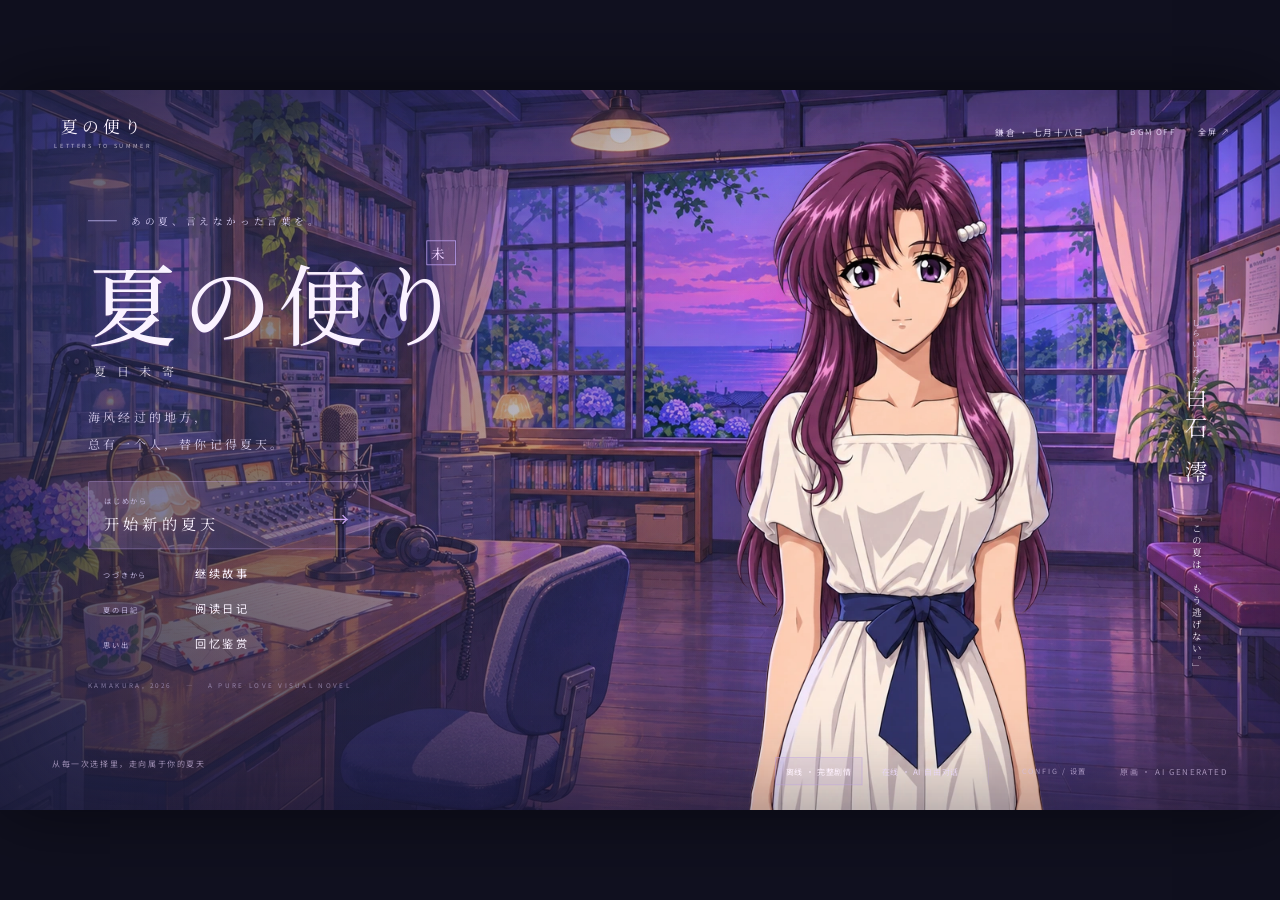
==== site/index.html @ ebfaae09 "Enable optional DeepSeek AI free dialogue on website without touching complete offline story" ====
<!doctype html><html lang="zh-CN"><head><meta charset="UTF-8"><meta name="viewport" content="width=device-width, initial-scale=1, maximum-scale=1, viewport-fit=cover"><meta name="theme-color" content="#191932"><title>夏日未寄 — 夏の便り</title><meta name="description" content="日式纯爱视觉小说。镰仓的海风、三段成年人的重逢、六种夏日结局。"><link rel="preload" as="image" href="assets/retro/studio.webp"><link rel="preload" as="image" href="assets/retro/mio-0.webp"><link rel="stylesheet" href="style.css?v=chapters-1"></head><body><div id="viewport"><main id="stage" aria-label="夏日未寄 日式视觉小说"><div class="background" id="background"></div><div class="colorgrade"></div><div class="sunlight"></div><div class="grain"></div><div id="characters"><div class="actor" id="actor"><img id="sprite" src="assets/retro/mio-0.webp" alt="白石澪 平静的神情"><img id="spriteOld" alt="" aria-hidden="true"></div></div><div class="vignette"></div>
<div class="topbar"><button class="wordmark" onclick="goTitle()">夏の便り <span>LETTERS TO SUMMER</span></button><div class="top-right"><span id="sceneLabel">鎌倉 · 七月十八日</span><span class="rule"></span><button id="musicBtn" onclick="toggleMusic()">BGM OFF</button><button onclick="requestGameFullscreen()">全屏 ↗</button></div></div>
<section id="titleScreen"><div class="title-kicker"><span></span>あの夏、言えなかった言葉を。</div><div class="japanese-title">夏の<span>便り</span><i>未</i></div><h1>夏日未寄</h1><p class="title-caption">海风经过的地方，<br>总有一个人，替你记得夏天。</p><div class="title-actions"><button class="start-button" onclick="newGame()"><span>はじめから</span><b>开始新的夏天</b><i>→</i></button><button onclick="continueGame()"><span>つづきから</span>继续故事</button><button onclick="openJournal()"><span>夏の日記</span>阅读日记</button><button onclick="openGallery()"><span>思い出</span>回忆鉴赏</button></div><div class="title-meta">KAMAKURA, 2026 <span>—</span> A PURE LOVE VISUAL NOVEL</div></section>
<div id="titleCharacterLabel"><span>しらいし みお</span><strong>白石 澪</strong><small>「この夏は、もう逃げない。」</small></div>
<section id="playScreen" hidden><div id="chapterBadge"><small id="routeEn">PROLOGUE</small><span id="routeTitle">海风寄来的信</span></div><div id="choiceList" aria-label="剧情选择"></div><div id="dialogue"><div class="speaker"><span id="speakerName">旁白</span><small id="speakerKana">NARRATION</small></div><div id="textArea" role="button" tabindex="0" aria-label="点击或按空格继续对白"><p id="dialogueText"></p><div class="advance-mark">◆</div></div><div class="dialogue-foot"><span id="lineInfo">01 / PROLOGUE</span><span>SPACE / CLICK TO CONTINUE</span></div></div><div class="game-toolbar"><div><button onclick="openHistory()">LOG <span>回看</span></button><button id="autoBtn" onclick="toggleAuto()">AUTO <span>自动</span></button><button onclick="skipRead()">SKIP <span>已读快进</span></button><button onclick="toggleUI()">HIDE <span>隐藏</span></button></div><div><button onclick="openSaves('save')">SAVE <span>存档</span></button><button onclick="openSaves('load')">LOAD <span>读档</span></button><button onclick="openSettings()">CONFIG <span>设置</span></button><button onclick="goTitle()">TITLE <span>标题</span></button></div></div></section>
<button id="restoreUI" onclick="toggleUI()" hidden>显示界面 / ESC</button><section id="endingScreen" hidden></section><div class="bottom-title" id="titleFooter"><span>从每一次选择里，走向属于你的夏天</span><div><button onclick="openSettings()">CONFIG / 设置</button><span>原画 · AI GENERATED</span></div></div><div class="load-error" id="assetError" hidden>图片加载失败，请检查网络后 <button onclick="location.reload()">重新加载</button></div>
<div id="modal" hidden role="dialog" aria-modal="true" aria-labelledby="modalTitle"><div class="modal-shell"><div class="modal-heading"><div><small id="modalEn">SUMMER ARCHIVE</small><h2 id="modalTitle"></h2></div><button class="close" onclick="closeModal()" aria-label="关闭">×</button></div><div id="modalBody"></div></div></div><div id="toast" role="status" hidden></div></main></div>
<div id="mobileGate" hidden><div class="gate-logo">夏の便り</div><small>DESKTOP VISUAL NOVEL EXPERIENCE</small><h2>把手机横过来，<br>让夏天铺满屏幕。</h2><p id="gateMessage">本作品使用电脑横屏界面。<br>请进入全屏，游戏将自动切换横向画面。</p><button onclick="enterMobile()" id="enterMobileBtn">进入全屏 · 开始游玩 ↗</button><p class="gate-note">建议佩戴耳机 · 所有角色均为成年人</p></div><script src="story.js?v=chapters-1"></script><script src="game.js?v=chapters-1"></script><script src="online-ai.js?v=web-ai-1"></script></body></html>
---- site/style.css ----
@import url('https://fonts.googleapis.com/css2?family=Noto+Serif+JP:wght@400;500;600;700&family=Noto+Serif+SC:wght@400;500;600&family=Noto+Sans+SC:wght@400;500&display=swap');
:root{--cream:#eeeaff;--gold:#b9b0ef;--text:#faf2ff;--serif:'Noto Serif JP','Noto Serif SC',serif;--sans:'Noto Sans SC',sans-serif}*{box-sizing:border-box}html,body{margin:0;width:100%;height:100%;overflow:hidden;background:#10101f;color:var(--text);font-family:var(--sans)}button,input{font:inherit}button{color:inherit;cursor:pointer}button:focus-visible{outline:2px solid #ecd6b1;outline-offset:4px}button:disabled{opacity:.3;cursor:default}[hidden]{display:none!important}#viewport{width:100%;height:100%;display:flex;align-items:center;justify-content:center;overflow:hidden}#stage{width:1600px;height:900px;position:relative;flex:none;overflow:hidden;background:#292b50;transform:scale(var(--scale,1));font-size:16px;box-shadow:0 0 90px #0008;isolation:isolate}.background{position:absolute;inset:0;background:url('assets/retro/studio.webp') center/cover no-repeat;transition:opacity .6s ease;z-index:-6}.colorgrade{position:absolute;inset:0;background:linear-gradient(90deg,#171936b8 0%,#26224f60 37%,transparent 67%),linear-gradient(0deg,#17153299,transparent 40%);z-index:-4}.sunlight{position:absolute;inset:0;background:linear-gradient(125deg,#b6a3ff13,transparent 60%);pointer-events:none;z-index:-3}.grain{position:absolute;inset:0;opacity:.13;pointer-events:none;background-image:url('assets/retro/studio.webp');background-size:300%;mix-blend-mode:soft-light;z-index:-2}.vignette{position:absolute;inset:0;box-shadow:inset 0 0 130px #14142d88;pointer-events:none;z-index:1}.topbar{position:absolute;left:62px;right:62px;top:29px;height:45px;display:flex;align-items:center;justify-content:space-between;z-index:3}.wordmark{background:none;border:0;font-family:var(--serif);font-size:21px;letter-spacing:5px;text-shadow:0 2px 15px #1a163c}.wordmark span{display:block;font-family:var(--sans);font-size:7px;letter-spacing:3px;margin-top:4px;opacity:.68}.top-right{display:flex;align-items:center;gap:28px;font-size:11px;letter-spacing:2px;color:#eee3ffd9}.top-right button{background:none;border:0;font-size:10px;letter-spacing:2px;padding:9px 0}.rule{height:12px;width:1px;background:#fff5}.top-right button:hover{color:#d5baff}#titleScreen{position:absolute;left:110px;top:155px;z-index:2}.title-kicker{font-size:12px;font-family:var(--serif);letter-spacing:5px;display:flex;align-items:center;gap:18px;color:#e2d7ff}.title-kicker span{display:inline-block;height:1px;width:36px;background:#bcb4f0}.japanese-title{font-family:var(--serif);font-size:111px;font-weight:500;letter-spacing:8px;position:relative;line-height:1.65;text-shadow:0 8px 35px #1d174a77}.japanese-title>span{font-weight:400}.japanese-title i{font-size:17px;font-style:normal;position:absolute;top:16px;right:16px;border:1px solid #b99ded;padding:6px 5px;line-height:1;color:#f0d2ff}h1{font-family:var(--serif);font-size:15px;letter-spacing:13px;font-weight:400;margin:-14px 0 30px 8px;opacity:.85}.title-caption{font-size:15px;font-family:var(--serif);line-height:2.25;letter-spacing:4px;color:#e9dfff;opacity:.88;margin-bottom:29px}.title-actions{display:flex;flex-direction:column;align-items:flex-start;gap:2px;width:352px}.title-actions>button{border:0;background:none;padding:11px 19px;font-size:14px;letter-spacing:3px;width:100%;text-align:left;transition:background .2s,transform .2s}.title-actions>button>span{font-size:9px;letter-spacing:2px;color:#c2b7df;display:inline-block;width:115px}.title-actions>button:hover{background:#fff1;transform:translateX(6px)}.title-actions .start-button{border:1px solid #c1a7f077;background:linear-gradient(90deg,#b5a0f22c,transparent);padding:18px 19px;position:relative;margin-bottom:7px}.start-button>span{display:block!important;width:auto!important;font-size:9px!important;margin-bottom:7px}.start-button>b{font-family:var(--serif);font-size:19px;font-weight:400;letter-spacing:5px}.start-button i{position:absolute;right:22px;top:27px;font-size:25px;font-style:normal;color:#c7a3ee}.title-meta{font-size:8px;letter-spacing:3px;color:#c5b6e199;margin-top:25px}.title-meta span{margin:0 12px}#characters{position:absolute;inset:0;z-index:-1;pointer-events:none}.actor{position:absolute;left:860px;bottom:-175px;width:512px;height:1024px;transform-origin:50% 100%;transition:transform .65s ease,opacity .5s ease;filter:drop-shadow(0 10px 25px #40372230)}.actor img{position:absolute;inset:0;width:100%;height:100%;object-fit:contain;transition:opacity .32s ease}#spriteOld{opacity:0}.actor.nod{animation:nod .65s ease}.actor.speak{animation:talk .8s ease}.actor.shy{transform:translateX(9px) rotate(-1deg)}.actor.near{transform:scale(1.06) translateY(4px)}@keyframes nod{40%{transform:translateY(9px) rotate(1deg)}}@keyframes talk{35%{transform:translateY(-7px)}70%{transform:translateY(2px)}}#titleCharacterLabel{position:absolute;right:85px;bottom:170px;writing-mode:vertical-rl;z-index:2;text-shadow:0 2px 10px #211639}.title-kicker,#titleCharacterLabel{pointer-events:none}#titleCharacterLabel span{font-family:var(--serif);font-size:10px;letter-spacing:3px;margin-left:12px;color:#eee0ff}#titleCharacterLabel strong{font-family:var(--serif);font-weight:400;font-size:28px;letter-spacing:10px}#titleCharacterLabel small{font-family:var(--serif);font-size:12px;letter-spacing:3px;margin-top:25px;margin-right:16px}.bottom-title{position:absolute;bottom:31px;left:65px;right:65px;display:flex;justify-content:space-between;font-size:10px;letter-spacing:2px;color:#d3bfe6af;z-index:2}.bottom-title>div{display:flex;gap:35px;align-items:center}.bottom-title button{border:0;background:none;font-size:9px;letter-spacing:2px}#chapterBadge{position:absolute;top:130px;left:65px;border-left:1px solid #b1a5e399;padding:6px 22px;z-index:2;text-shadow:0 2px 15px #181d44}#chapterBadge small{display:block;letter-spacing:4px;font-size:9px;color:#d3bcf4;margin-bottom:12px}#chapterBadge span{font-family:var(--serif);font-size:22px;letter-spacing:5px}#dialogue{position:absolute;left:110px;right:110px;bottom:90px;height:224px;z-index:3;background:linear-gradient(110deg,#171b41f5,#25234de6 65%,#292951ed);border:1px solid #b6a5ea88;box-shadow:0 12px 45px #0e103f66;padding:38px 47px 20px;backdrop-filter:blur(15px)}#dialogue:before,#dialogue:after{content:'';position:absolute;width:9px;height:9px;border-color:#d0b9ff;border-style:solid;pointer-events:none}#dialogue:before{left:-1px;top:-1px;border-width:2px 0 0 2px}#dialogue:after{right:-1px;bottom:-1px;border-width:0 2px 2px 0}.speaker{position:absolute;top:-22px;left:35px;background:#33345e;border:1px solid #b5a0dfaa;padding:12px 27px;min-width:190px;display:flex;gap:19px;align-items:center}.speaker>span{font-family:var(--serif);font-size:19px;letter-spacing:4px}.speaker>small{font-size:7px;letter-spacing:2px;color:#c9b7e8}#textArea{cursor:pointer;height:130px;outline-offset:8px}#dialogueText{font-family:'Noto Serif SC',var(--serif);font-size:24px;letter-spacing:2px;line-height:1.95;margin:9px 40px 0 0;font-weight:400;color:#f8f1ff}.advance-mark{position:absolute;right:32px;bottom:53px;color:#d2afff;font-size:12px;animation:mark 1.6s ease-in-out infinite}@keyframes mark{50%{opacity:.25;transform:translateY(4px)}}.dialogue-foot{display:flex;justify-content:space-between;font-size:8px;letter-spacing:2px;color:#cec0ef8a;border-top:1px solid #b4a4dd30;padding-top:12px}.game-toolbar{position:absolute;left:115px;right:115px;bottom:40px;display:flex;justify-content:space-between;z-index:3}.game-toolbar>div{display:flex;gap:30px}.game-toolbar button{border:0;background:none;color:#e4d3ff;font-size:10px;letter-spacing:2px;padding:9px 0;text-shadow:0 2px 12px #111}.game-toolbar button>span{font-size:10px;letter-spacing:1px;opacity:.5;margin-left:7px}.game-toolbar button.on,.game-toolbar button:hover{color:#d7afff}.game-toolbar button.on span{opacity:1}#choiceList{position:absolute;left:140px;top:280px;width:550px;z-index:4;display:flex;flex-direction:column;gap:18px}#choiceList>button{padding:23px 28px;background:linear-gradient(90deg,#22254bf5,#33325ce8);border:1px solid #aa9cdb99;color:#f2e4ff;text-align:left;font-family:var(--serif);font-size:18px;letter-spacing:2px;box-shadow:0 5px 25px #10143e66;transition:.2s}#choiceList>button>small{font-family:var(--sans);color:#ae92d3;font-size:10px;letter-spacing:2px;margin-right:20px}#choiceList>button:hover{border-color:#d8bbff;transform:translateX(8px);background:#4c4274}#restoreUI{position:absolute;right:45px;bottom:35px;background:#242448dd;border:1px solid #b8a0dd88;padding:12px 20px;z-index:5;font-size:11px;letter-spacing:2px}#endingScreen{position:absolute;inset:0;z-index:5;display:flex;align-items:center;justify-content:center;background:linear-gradient(90deg,#151733ed,#282349e8);text-align:center;backdrop-filter:blur(10px)}.end-content{max-width:950px}.end-content>small{font-size:10px;color:var(--gold);letter-spacing:6px}.end-content h2{font-family:var(--serif);font-size:53px;letter-spacing:12px;font-weight:400;margin:35px 0 27px}.end-content p{font-family:var(--serif);font-size:19px;line-height:2.5;letter-spacing:3px;color:#dfd4ee}.end-content .end-kana{font-size:12px;letter-spacing:6px;color:#bba5db;margin-bottom:35px}.end-actions{display:flex;justify-content:center;gap:22px;margin-top:35px}.btn{border:1px solid #bba1e388;background:#b79aee16;padding:15px 30px;letter-spacing:2px;font-size:13px;transition:.2s}.btn:hover{background:#b79aee36}.btn.primary{background:#b9a2e0;color:#26213f;border-color:#b9a2e0}.end-content .end-progress{font:9px var(--sans);letter-spacing:3px;color:#b4a9c5;margin-top:28px}#modal{position:absolute;inset:0;z-index:20;background:#14152de9;backdrop-filter:blur(16px);display:flex;align-items:center;justify-content:center}.modal-shell{width:1260px;max-height:780px;border:1px solid #ae93dc66;background:linear-gradient(120deg,#2b2a50ed,#1e2041ed);padding:40px 50px;box-shadow:0 25px 90px #0003;overflow:auto;scrollbar-color:#ab927166 transparent}.modal-heading{display:flex;justify-content:space-between;align-items:center;padding-bottom:24px;border-bottom:1px solid #b79de240;margin-bottom:28px}.modal-heading small{font-size:9px;letter-spacing:4px;color:#c0a7e6}.modal-heading h2{font:400 30px var(--serif);letter-spacing:6px;margin:10px 0 0}.close{border:0;background:none;font:300 34px var(--sans);color:#cdb8ee;padding:5px 10px}#modalBody>p{font-size:13px;color:#bdb4d3;line-height:2;letter-spacing:1px}.routes{display:grid;grid-template-columns:repeat(3,1fr);gap:24px}.route-card{position:relative;background:#181b3b;border:1px solid #a797cf66;overflow:hidden;text-align:left;padding:0;height:460px;transition:.3s}.route-card:hover{transform:translateY(-5px);border-color:#d3b5ff}.route-card .route-bg{position:absolute;inset:0;background-position:center;background-size:cover;opacity:.55}.route-card img{position:absolute;top:10px;height:480px;left:50%;transform:translateX(-50%)}.route-card .route-cover{position:absolute;inset:0;background:linear-gradient(0deg,#1e1b3d 0%,transparent 75%)}.route-card .route-detail{position:absolute;left:25px;right:25px;bottom:25px}.route-detail>small{font-size:8px;letter-spacing:3px;color:#c6a3ed}.route-detail h3{font:400 28px var(--serif);letter-spacing:5px;margin:12px 0}.route-detail p{font-size:11px;letter-spacing:1px;line-height:1.8;color:#c9bedc}.route-detail .route-name{font-family:var(--serif);color:#cba3ed;font-size:13px;letter-spacing:3px}.slot-grid{display:grid;grid-template-columns:repeat(3,1fr);gap:18px}.slot{border:1px solid #a18acd66;padding:22px;min-height:150px;background:#1d1b4088}.slot-num{font-size:9px;letter-spacing:3px;color:#c6a2e9}.slot h3{font-family:var(--serif);font-size:17px;letter-spacing:3px;font-weight:400}.slot p{font-size:10px;line-height:1.8;color:#beb4d1}.slot button{font-size:11px;padding:9px 17px}.log-row{padding:18px 0;border-bottom:1px solid #b6a0dc30}.log-row strong{font-size:12px;letter-spacing:3px;color:#c9a5ef}.log-row p{font-family:var(--serif);font-size:18px;line-height:1.9;color:#e9ddf7;letter-spacing:1px;margin:10px 0}.settings-grid{display:grid;grid-template-columns:1fr 1fr;gap:25px 65px}.setting{border-bottom:1px solid #b6a0dc30;padding:20px 0;display:flex;align-items:center;justify-content:space-between;gap:30px;font-size:14px;letter-spacing:1px}.setting small{display:block;font-size:10px;color:#b2a7c6;margin-top:9px;line-height:1.8}.setting input[type=range]{width:180px;accent-color:#b89edc}.setting input[type=checkbox]{width:22px;height:22px;accent-color:#bca1e2}.toggle-btn{border:1px solid #ac91dc88;padding:9px 20px;background:none;min-width:80px;font-size:11px}.mature-info{padding:18px 24px;border:1px solid #ac94d355;background:#a889d512;font-size:12px;color:#c9b9e1;line-height:2;margin-top:30px}.age-check{display:flex;align-items:center;gap:12px;margin:25px 0;color:#e0c7fa;font-size:14px}.gallery-list{display:grid;grid-template-columns:repeat(3,1fr);gap:18px}.memory{border:1px solid #aa90d155;padding:24px;background:#1d1f40}.memory small{font-size:8px;letter-spacing:3px;color:#cfb18b}.memory h3{font-family:var(--serif);font-size:20px;letter-spacing:3px;font-weight:400}.memory p{font-size:11px;color:#bdb0d0;line-height:1.8}.memory.locked{opacity:.45}.load-error{position:absolute;bottom:80px;left:50%;transform:translateX(-50%);padding:18px 25px;background:#33264bee;z-index:30;border:1px solid #caa2ee;font-size:12px}.load-error button{background:none;border:0;color:#dec0ff;text-decoration:underline}#toast{position:absolute;left:50%;bottom:100px;transform:translateX(-50%);max-width:1000px;text-align:center;padding:17px 30px;background:#222045f5;border:1px solid #bda0e288;box-shadow:0 8px 25px #0002;font-size:13px;letter-spacing:1px;z-index:40}#mobileGate{position:fixed;inset:0;background:radial-gradient(ellipse at 30% 20%,#45406b,#1d1d3f 70%);color:#ebe0fa;z-index:100;display:flex;align-items:center;justify-content:center;flex-direction:column;text-align:center;padding:35px}.gate-logo{font:400 42px var(--serif);letter-spacing:7px}.gate-logo+small{font-size:7px;letter-spacing:3px;color:#bca5d8;margin-top:15px}#mobileGate h2{font:400 24px var(--serif);letter-spacing:3px;line-height:1.9;margin-top:40px}#mobileGate p{font-size:12px;line-height:2;color:#c2b5d2}#mobileGate button{border:1px solid #c7a6ed;background:#bca2e2;color:#2a2447;padding:17px 25px;font-size:13px;letter-spacing:2px;margin:25px 0 5px}.gate-note{font-size:9px!important;letter-spacing:1px}#stage.rotated{transform:rotate(90deg) scale(var(--scale,1))}#stage.playing .colorgrade{background:linear-gradient(0deg,#171b4099,transparent 70%)}#stage.playing .actor{left:860px}#stage.scene-fade .background{opacity:0}#stage.scene-fade .actor{opacity:0}.fade-in{animation:fade .7s ease}@keyframes fade{from{opacity:0}to{opacity:1}}@media(prefers-reduced-motion:reduce){*,*:before,*:after{animation:none!important;transition:none!important}}

/* Cel-shaded twilight art direction */
.grain{display:none}.sunlight{background:linear-gradient(120deg,#889cff18,transparent 58%,#d98dff10)}.japanese-title{text-shadow:0 2px 1px #574178,0 0 36px #9a78d333}.title-actions .start-button{box-shadow:inset 0 0 26px #cab0ff0c,0 4px 22px #0d103523}.speaker{background:linear-gradient(110deg,#42406b,#292a50)}#dialogue{border-radius:3px;box-shadow:inset 0 1px 0 #ebd9ff14,0 12px 45px #11113666}#dialogue:before,#dialogue:after{border-color:#d9c5ff}.advance-mark{text-shadow:0 0 10px #b895fa88}.route-card{border-radius:3px}.btn,.start-button{border-radius:2px}
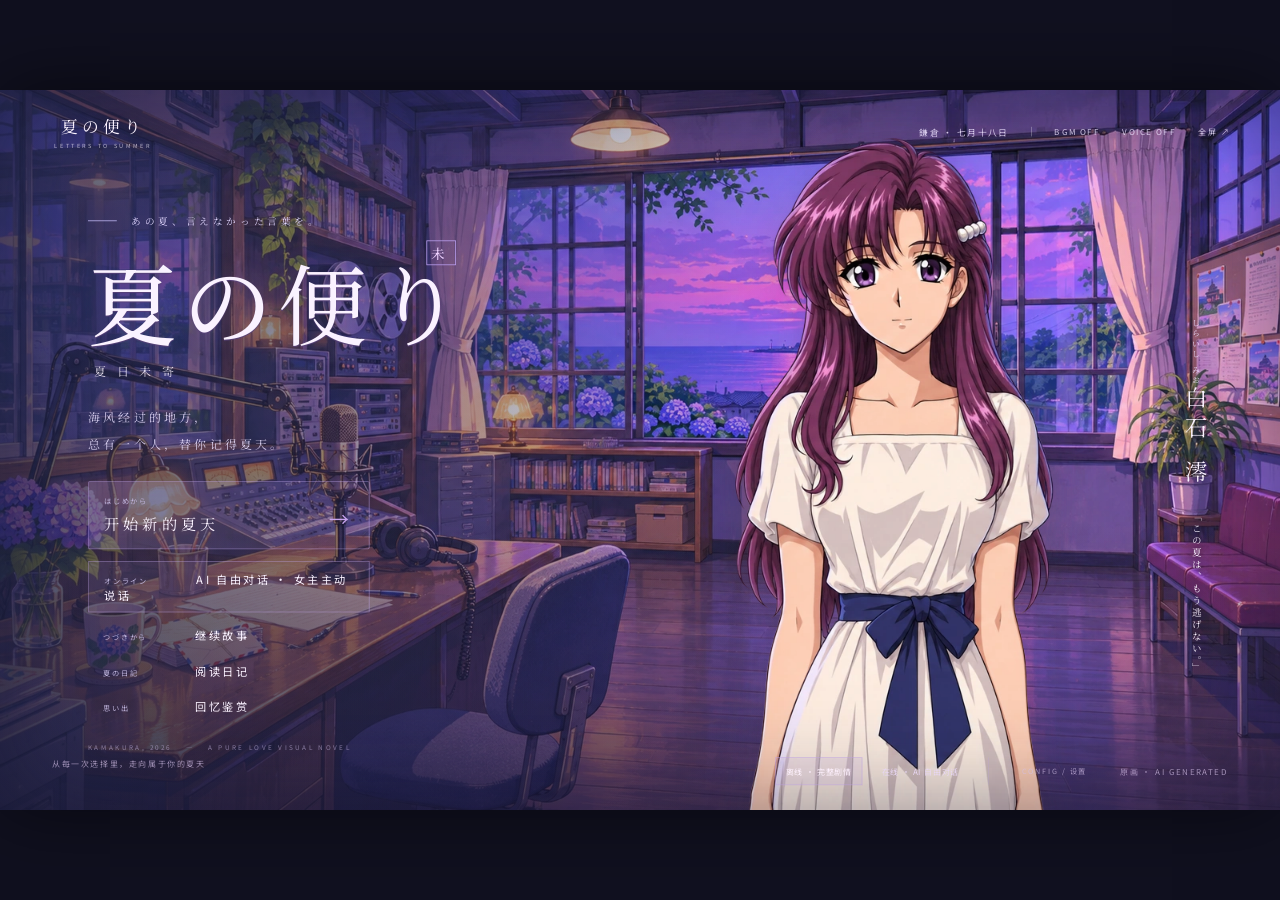
==== commit 27c4bc61: "Load prominent web AI entry and character-specific neural voices with new cache version" ====
--- a/site/index.html
+++ b/site/index.html
@@ -5,4 +5,4 @@
 <section id="playScreen" hidden><div id="chapterBadge"><small id="routeEn">PROLOGUE</small><span id="routeTitle">海风寄来的信</span></div><div id="choiceList" aria-label="剧情选择"></div><div id="dialogue"><div class="speaker"><span id="speakerName">旁白</span><small id="speakerKana">NARRATION</small></div><div id="textArea" role="button" tabindex="0" aria-label="点击或按空格继续对白"><p id="dialogueText"></p><div class="advance-mark">◆</div></div><div class="dialogue-foot"><span id="lineInfo">01 / PROLOGUE</span><span>SPACE / CLICK TO CONTINUE</span></div></div><div class="game-toolbar"><div><button onclick="openHistory()">LOG <span>回看</span></button><button id="autoBtn" onclick="toggleAuto()">AUTO <span>自动</span></button><button onclick="skipRead()">SKIP <span>已读快进</span></button><button onclick="toggleUI()">HIDE <span>隐藏</span></button></div><div><button onclick="openSaves('save')">SAVE <span>存档</span></button><button onclick="openSaves('load')">LOAD <span>读档</span></button><button onclick="openSettings()">CONFIG <span>设置</span></button><button onclick="goTitle()">TITLE <span>标题</span></button></div></div></section>
 <button id="restoreUI" onclick="toggleUI()" hidden>显示界面 / ESC</button><section id="endingScreen" hidden></section><div class="bottom-title" id="titleFooter"><span>从每一次选择里，走向属于你的夏天</span><div><button onclick="openSettings()">CONFIG / 设置</button><span>原画 · AI GENERATED</span></div></div><div class="load-error" id="assetError" hidden>图片加载失败，请检查网络后 <button onclick="location.reload()">重新加载</button></div>
 <div id="modal" hidden role="dialog" aria-modal="true" aria-labelledby="modalTitle"><div class="modal-shell"><div class="modal-heading"><div><small id="modalEn">SUMMER ARCHIVE</small><h2 id="modalTitle"></h2></div><button class="close" onclick="closeModal()" aria-label="关闭">×</button></div><div id="modalBody"></div></div></div><div id="toast" role="status" hidden></div></main></div>
-<div id="mobileGate" hidden><div class="gate-logo">夏の便り</div><small>DESKTOP VISUAL NOVEL EXPERIENCE</small><h2>把手机横过来，<br>让夏天铺满屏幕。</h2><p id="gateMessage">本作品使用电脑横屏界面。<br>请进入全屏，游戏将自动切换横向画面。</p><button onclick="enterMobile()" id="enterMobileBtn">进入全屏 · 开始游玩 ↗</button><p class="gate-note">建议佩戴耳机 · 所有角色均为成年人</p></div><script src="story.js?v=chapters-1"></script><script src="game.js?v=chapters-1"></script><script src="online-ai.js?v=web-ai-1"></script></body></html>
+<div id="mobileGate" hidden><div class="gate-logo">夏の便り</div><small>DESKTOP VISUAL NOVEL EXPERIENCE</small><h2>把手机横过来，<br>让夏天铺满屏幕。</h2><p id="gateMessage">本作品使用电脑横屏界面。<br>请进入全屏，游戏将自动切换横向画面。</p><button onclick="enterMobile()" id="enterMobileBtn">进入全屏 · 开始游玩 ↗</button><p class="gate-note">建议佩戴耳机 · 所有角色均为成年人</p></div><script src="story.js?v=chapters-1"></script><script src="game.js?v=chapters-1"></script><script src="online-ai.js?v=web-ai-3"></script><script src="character-voice.js?v=neural-1"></script></body></html>
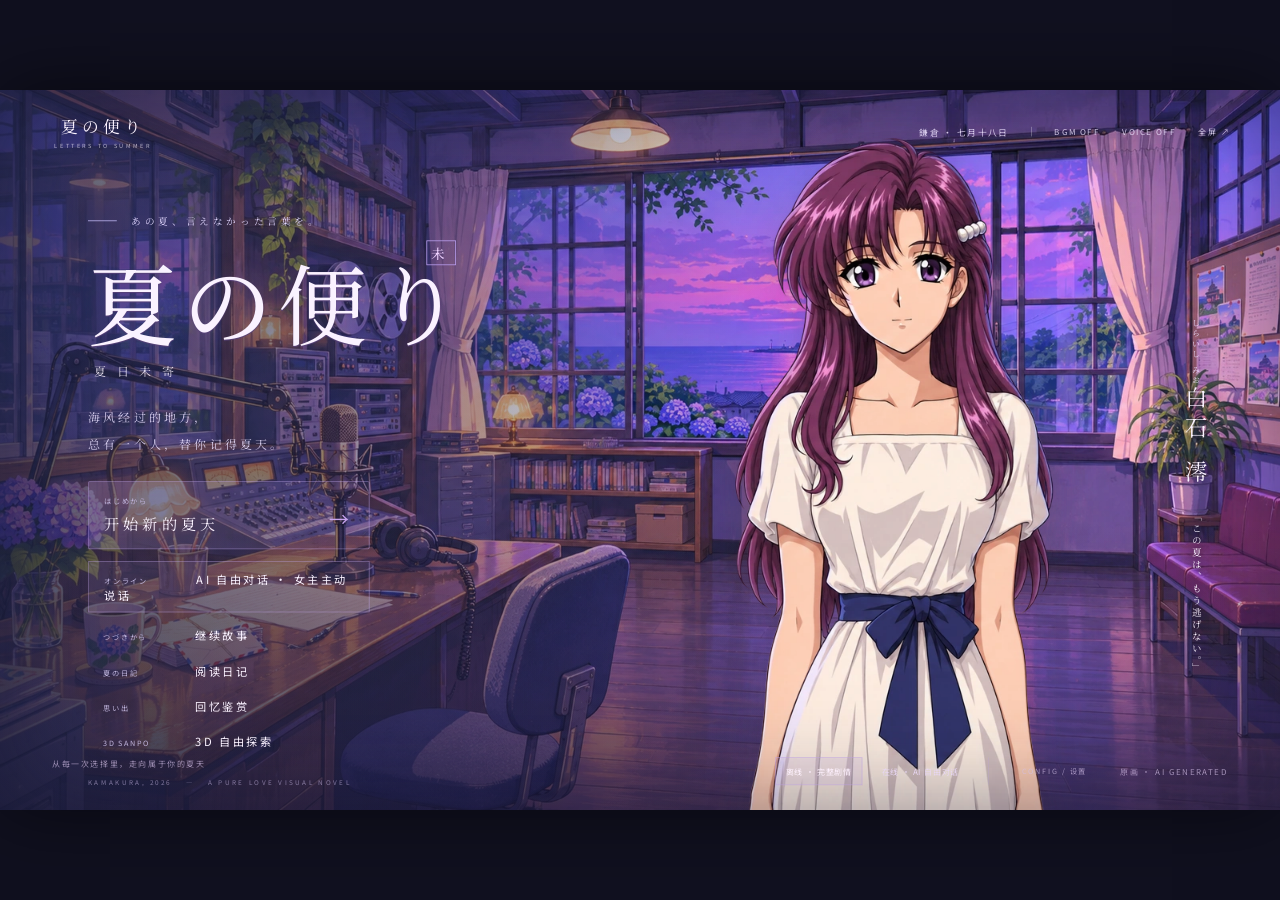
==== commit 471f23ff: "Add 3D exploration entry to classic title without altering its style" ====
--- a/site/index.html
+++ b/site/index.html
@@ -1,8 +1,8 @@
-<!doctype html><html lang="zh-CN"><head><meta charset="UTF-8"><meta name="viewport" content="width=device-width, initial-scale=1, maximum-scale=1, viewport-fit=cover"><meta name="theme-color" content="#191932"><title>夏日未寄 — 夏の便り</title><meta name="description" content="日式纯爱视觉小说。镰仓的海风、三段成年人的重逢、六种夏日结局。"><link rel="preload" as="image" href="assets/retro/studio.webp"><link rel="preload" as="image" href="assets/retro/mio-0.webp"><link rel="stylesheet" href="style.css?v=chapters-1"></head><body><div id="viewport"><main id="stage" aria-label="夏日未寄 日式视觉小说"><div class="background" id="background"></div><div class="colorgrade"></div><div class="sunlight"></div><div class="grain"></div><div id="characters"><div class="actor" id="actor"><img id="sprite" src="assets/retro/mio-0.webp" alt="白石澪 平静的神情"><img id="spriteOld" alt="" aria-hidden="true"></div></div><div class="vignette"></div>
+<!doctype html><html lang="zh-CN"><head><meta charset="UTF-8"><meta name="viewport" content="width=device-width, initial-scale=1, maximum-scale=1, viewport-fit=cover"><meta name="theme-color" content="#191932"><title>夏日未寄 — 夏の便り</title><meta name="description" content="日式纯爱视觉小说。镰仓的海风、三段成年人的重逢、六种夏日结局。"><link rel="preload" as="image" href="assets/retro/studio.webp"><link rel="preload" as="image" href="assets/retro/mio-0.webp"><link rel="stylesheet" href="style.css?v=voice-loading-1"></head><body><div id="viewport"><main id="stage" aria-label="夏日未寄 日式视觉小说"><div class="background" id="background"></div><div class="colorgrade"></div><div class="sunlight"></div><div class="grain"></div><div id="characters"><div class="actor" id="actor"><img id="sprite" src="assets/retro/mio-0.webp" alt="白石澪 平静的神情"><img id="spriteOld" alt="" aria-hidden="true"></div></div><div class="vignette"></div>
 <div class="topbar"><button class="wordmark" onclick="goTitle()">夏の便り <span>LETTERS TO SUMMER</span></button><div class="top-right"><span id="sceneLabel">鎌倉 · 七月十八日</span><span class="rule"></span><button id="musicBtn" onclick="toggleMusic()">BGM OFF</button><button onclick="requestGameFullscreen()">全屏 ↗</button></div></div>
-<section id="titleScreen"><div class="title-kicker"><span></span>あの夏、言えなかった言葉を。</div><div class="japanese-title">夏の<span>便り</span><i>未</i></div><h1>夏日未寄</h1><p class="title-caption">海风经过的地方，<br>总有一个人，替你记得夏天。</p><div class="title-actions"><button class="start-button" onclick="newGame()"><span>はじめから</span><b>开始新的夏天</b><i>→</i></button><button onclick="continueGame()"><span>つづきから</span>继续故事</button><button onclick="openJournal()"><span>夏の日記</span>阅读日记</button><button onclick="openGallery()"><span>思い出</span>回忆鉴赏</button></div><div class="title-meta">KAMAKURA, 2026 <span>—</span> A PURE LOVE VISUAL NOVEL</div></section>
+<section id="titleScreen"><div class="title-kicker"><span></span>あの夏、言えなかった言葉を。</div><div class="japanese-title">夏の<span>便り</span><i>未</i></div><h1>夏日未寄</h1><p class="title-caption">海风经过的地方，<br>总有一个人，替你记得夏天。</p><div class="title-actions"><button class="start-button" onclick="newGame()"><span>はじめから</span><b>开始新的夏天</b><i>→</i></button><button onclick="continueGame()"><span>つづきから</span>继续故事</button><button onclick="openJournal()"><span>夏の日記</span>阅读日记</button><button onclick="openGallery()"><span>思い出</span>回忆鉴赏</button><button onclick="location.href='world3d.html'"><span>3D SANPO</span>3D 自由探索</button></div><div class="title-meta">KAMAKURA, 2026 <span>—</span> A PURE LOVE VISUAL NOVEL</div></section>
 <div id="titleCharacterLabel"><span>しらいし みお</span><strong>白石 澪</strong><small>「この夏は、もう逃げない。」</small></div>
 <section id="playScreen" hidden><div id="chapterBadge"><small id="routeEn">PROLOGUE</small><span id="routeTitle">海风寄来的信</span></div><div id="choiceList" aria-label="剧情选择"></div><div id="dialogue"><div class="speaker"><span id="speakerName">旁白</span><small id="speakerKana">NARRATION</small></div><div id="textArea" role="button" tabindex="0" aria-label="点击或按空格继续对白"><p id="dialogueText"></p><div class="advance-mark">◆</div></div><div class="dialogue-foot"><span id="lineInfo">01 / PROLOGUE</span><span>SPACE / CLICK TO CONTINUE</span></div></div><div class="game-toolbar"><div><button onclick="openHistory()">LOG <span>回看</span></button><button id="autoBtn" onclick="toggleAuto()">AUTO <span>自动</span></button><button onclick="skipRead()">SKIP <span>已读快进</span></button><button onclick="toggleUI()">HIDE <span>隐藏</span></button></div><div><button onclick="openSaves('save')">SAVE <span>存档</span></button><button onclick="openSaves('load')">LOAD <span>读档</span></button><button onclick="openSettings()">CONFIG <span>设置</span></button><button onclick="goTitle()">TITLE <span>标题</span></button></div></div></section>
 <button id="restoreUI" onclick="toggleUI()" hidden>显示界面 / ESC</button><section id="endingScreen" hidden></section><div class="bottom-title" id="titleFooter"><span>从每一次选择里，走向属于你的夏天</span><div><button onclick="openSettings()">CONFIG / 设置</button><span>原画 · AI GENERATED</span></div></div><div class="load-error" id="assetError" hidden>图片加载失败，请检查网络后 <button onclick="location.reload()">重新加载</button></div>
 <div id="modal" hidden role="dialog" aria-modal="true" aria-labelledby="modalTitle"><div class="modal-shell"><div class="modal-heading"><div><small id="modalEn">SUMMER ARCHIVE</small><h2 id="modalTitle"></h2></div><button class="close" onclick="closeModal()" aria-label="关闭">×</button></div><div id="modalBody"></div></div></div><div id="toast" role="status" hidden></div></main></div>
-<div id="mobileGate" hidden><div class="gate-logo">夏の便り</div><small>DESKTOP VISUAL NOVEL EXPERIENCE</small><h2>把手机横过来，<br>让夏天铺满屏幕。</h2><p id="gateMessage">本作品使用电脑横屏界面。<br>请进入全屏，游戏将自动切换横向画面。</p><button onclick="enterMobile()" id="enterMobileBtn">进入全屏 · 开始游玩 ↗</button><p class="gate-note">建议佩戴耳机 · 所有角色均为成年人</p></div><script src="story.js?v=chapters-1"></script><script src="game.js?v=chapters-1"></script><script src="online-ai.js?v=web-ai-3"></script><script src="character-voice.js?v=neural-1"></script></body></html>
+<div id="mobileGate" hidden><div class="gate-logo">夏の便り</div><small>DESKTOP VISUAL NOVEL EXPERIENCE</small><h2>把手机横过来，<br>让夏天铺满屏幕。</h2><p id="gateMessage">本作品使用电脑横屏界面。<br>请进入全屏，游戏将自动切换横向画面。</p><button onclick="enterMobile()" id="enterMobileBtn">进入全屏 · 开始游玩 ↗</button><p class="gate-note">建议佩戴耳机 · 所有角色均为成年人</p></div><script src="story.js?v=chapters-1"></script><script src="game.js?v=chapters-1"></script><script src="online-ai.js?v=web-ai-3"></script><script src="character-voice.js?v=light-mp3-1"></script><script src="fish-voice.js?v=free-fish-1"></script></body></html>
--- a/site/style.css
+++ b/site/style.css
@@ -3,3 +3,19 @@
 
 /* Cel-shaded twilight art direction */
 .grain{display:none}.sunlight{background:linear-gradient(120deg,#889cff18,transparent 58%,#d98dff10)}.japanese-title{text-shadow:0 2px 1px #574178,0 0 36px #9a78d333}.title-actions .start-button{box-shadow:inset 0 0 26px #cab0ff0c,0 4px 22px #0d103523}.speaker{background:linear-gradient(110deg,#42406b,#292a50)}#dialogue{border-radius:3px;box-shadow:inset 0 1px 0 #ebd9ff14,0 12px 45px #11113666}#dialogue:before,#dialogue:after{border-color:#d9c5ff}.advance-mark{text-shadow:0 0 10px #b895fa88}.route-card{border-radius:3px}.btn,.start-button{border-radius:2px}
+
+/* Character-voice neural model loading: original violet-twilight UI.
+   Only true loader-reported bytes create a percentage; startup and inference
+   use an indeterminate animation instead of invented numerical progress. */
+.voice-load-overlay,.voice-load-settings{color:#f6ecff;background:linear-gradient(125deg,#272448ef,#363053e8);border:1px solid #bfa6e377;box-shadow:0 12px 35px #11102a66;backdrop-filter:blur(14px);padding:16px 19px 15px;font-family:var(--sans)}
+.voice-load-overlay{position:absolute;right:64px;top:87px;z-index:12;width:350px;pointer-events:none}
+.voice-load-settings{position:relative;margin-top:17px;width:100%}
+.voice-load-heading{display:flex;align-items:center;justify-content:space-between;gap:15px;font-size:12px;letter-spacing:1px}
+.voice-load-heading>span{overflow:hidden;text-overflow:ellipsis;white-space:nowrap;min-width:0}
+.voice-load-heading>strong{font-size:13px;font-weight:600;font-variant-numeric:tabular-nums;white-space:nowrap;color:#ead5ff}
+.voice-load-track{height:7px;overflow:hidden;background:#aaa0c53a;border:1px solid #bcabdf35;margin:12px 0 9px;position:relative}
+.voice-load-fill{height:100%;width:0;background:linear-gradient(90deg,#9988d6,#e2c8ff);transition:width .16s linear}
+.voice-load-track.indeterminate .voice-load-fill{width:38%!important;position:absolute;animation:voiceLoadSweep 1.35s ease-in-out infinite;transition:none}
+.voice-load-overlay small,.voice-load-settings small{display:block;color:#c7b8da;font-size:10px;letter-spacing:.4px;line-height:1.5}
+@keyframes voiceLoadSweep{0%{left:-38%}100%{left:100%}}
+@media(prefers-reduced-motion:reduce){.voice-load-fill{transition:none}.voice-load-track.indeterminate .voice-load-fill{animation:none;left:20%;opacity:.65}}
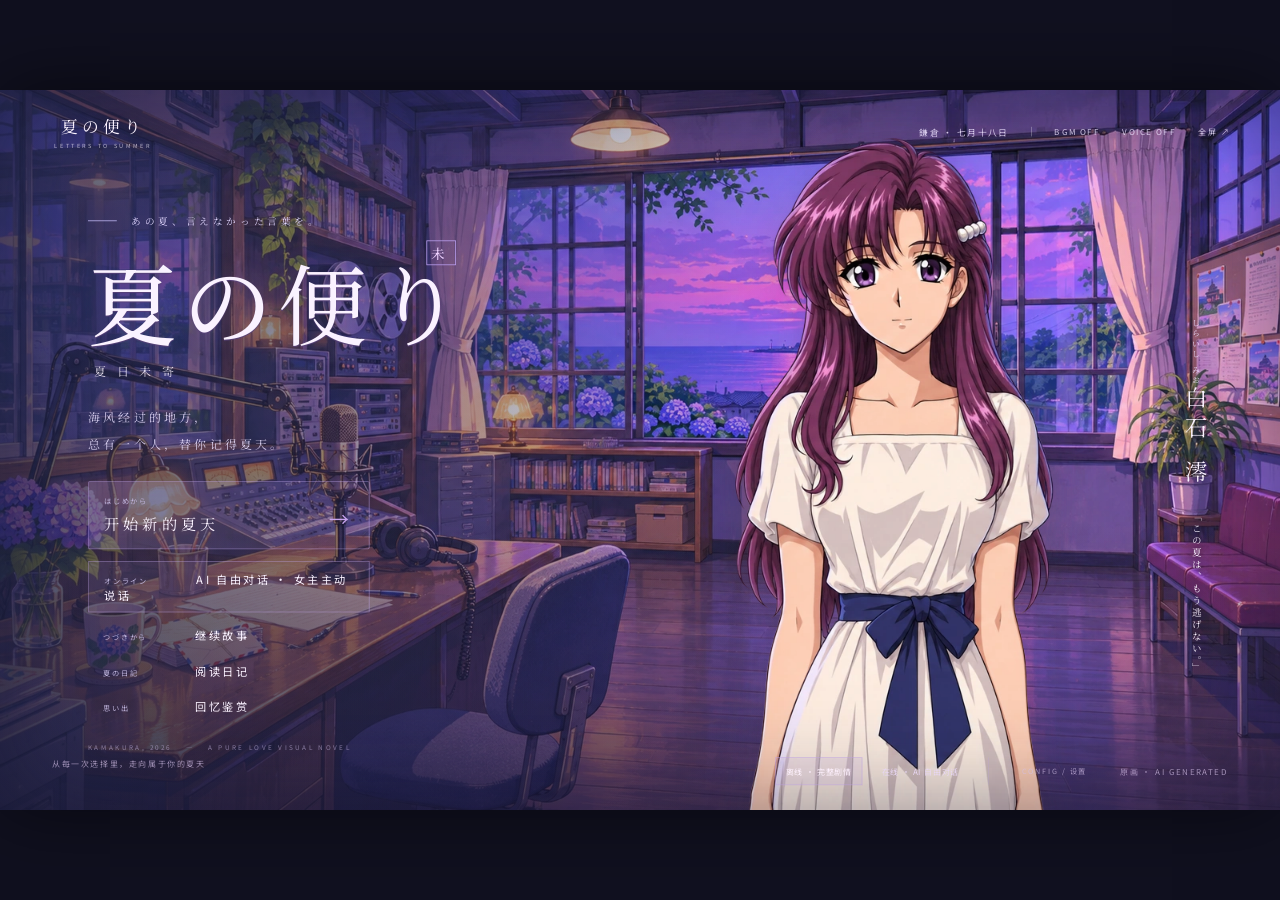
==== commit 8303d94c: "Retire misleading 2.5D homepage entry; move 3D remake to dedicated native engine" ====
--- a/site/index.html
+++ b/site/index.html
@@ -1,6 +1,6 @@
 <!doctype html><html lang="zh-CN"><head><meta charset="UTF-8"><meta name="viewport" content="width=device-width, initial-scale=1, maximum-scale=1, viewport-fit=cover"><meta name="theme-color" content="#191932"><title>夏日未寄 — 夏の便り</title><meta name="description" content="日式纯爱视觉小说。镰仓的海风、三段成年人的重逢、六种夏日结局。"><link rel="preload" as="image" href="assets/retro/studio.webp"><link rel="preload" as="image" href="assets/retro/mio-0.webp"><link rel="stylesheet" href="style.css?v=voice-loading-1"></head><body><div id="viewport"><main id="stage" aria-label="夏日未寄 日式视觉小说"><div class="background" id="background"></div><div class="colorgrade"></div><div class="sunlight"></div><div class="grain"></div><div id="characters"><div class="actor" id="actor"><img id="sprite" src="assets/retro/mio-0.webp" alt="白石澪 平静的神情"><img id="spriteOld" alt="" aria-hidden="true"></div></div><div class="vignette"></div>
 <div class="topbar"><button class="wordmark" onclick="goTitle()">夏の便り <span>LETTERS TO SUMMER</span></button><div class="top-right"><span id="sceneLabel">鎌倉 · 七月十八日</span><span class="rule"></span><button id="musicBtn" onclick="toggleMusic()">BGM OFF</button><button onclick="requestGameFullscreen()">全屏 ↗</button></div></div>
-<section id="titleScreen"><div class="title-kicker"><span></span>あの夏、言えなかった言葉を。</div><div class="japanese-title">夏の<span>便り</span><i>未</i></div><h1>夏日未寄</h1><p class="title-caption">海风经过的地方，<br>总有一个人，替你记得夏天。</p><div class="title-actions"><button class="start-button" onclick="newGame()"><span>はじめから</span><b>开始新的夏天</b><i>→</i></button><button onclick="continueGame()"><span>つづきから</span>继续故事</button><button onclick="openJournal()"><span>夏の日記</span>阅读日记</button><button onclick="openGallery()"><span>思い出</span>回忆鉴赏</button><button onclick="location.href='world3d.html'"><span>3D SANPO</span>3D 自由探索</button></div><div class="title-meta">KAMAKURA, 2026 <span>—</span> A PURE LOVE VISUAL NOVEL</div></section>
+<section id="titleScreen"><div class="title-kicker"><span></span>あの夏、言えなかった言葉を。</div><div class="japanese-title">夏の<span>便り</span><i>未</i></div><h1>夏日未寄</h1><p class="title-caption">海风经过的地方，<br>总有一个人，替你记得夏天。</p><div class="title-actions"><button class="start-button" onclick="newGame()"><span>はじめから</span><b>开始新的夏天</b><i>→</i></button><button onclick="continueGame()"><span>つづきから</span>继续故事</button><button onclick="openJournal()"><span>夏の日記</span>阅读日记</button><button onclick="openGallery()"><span>思い出</span>回忆鉴赏</button></div><div class="title-meta">KAMAKURA, 2026 <span>—</span> A PURE LOVE VISUAL NOVEL</div></section>
 <div id="titleCharacterLabel"><span>しらいし みお</span><strong>白石 澪</strong><small>「この夏は、もう逃げない。」</small></div>
 <section id="playScreen" hidden><div id="chapterBadge"><small id="routeEn">PROLOGUE</small><span id="routeTitle">海风寄来的信</span></div><div id="choiceList" aria-label="剧情选择"></div><div id="dialogue"><div class="speaker"><span id="speakerName">旁白</span><small id="speakerKana">NARRATION</small></div><div id="textArea" role="button" tabindex="0" aria-label="点击或按空格继续对白"><p id="dialogueText"></p><div class="advance-mark">◆</div></div><div class="dialogue-foot"><span id="lineInfo">01 / PROLOGUE</span><span>SPACE / CLICK TO CONTINUE</span></div></div><div class="game-toolbar"><div><button onclick="openHistory()">LOG <span>回看</span></button><button id="autoBtn" onclick="toggleAuto()">AUTO <span>自动</span></button><button onclick="skipRead()">SKIP <span>已读快进</span></button><button onclick="toggleUI()">HIDE <span>隐藏</span></button></div><div><button onclick="openSaves('save')">SAVE <span>存档</span></button><button onclick="openSaves('load')">LOAD <span>读档</span></button><button onclick="openSettings()">CONFIG <span>设置</span></button><button onclick="goTitle()">TITLE <span>标题</span></button></div></div></section>
 <button id="restoreUI" onclick="toggleUI()" hidden>显示界面 / ESC</button><section id="endingScreen" hidden></section><div class="bottom-title" id="titleFooter"><span>从每一次选择里，走向属于你的夏天</span><div><button onclick="openSettings()">CONFIG / 设置</button><span>原画 · AI GENERATED</span></div></div><div class="load-error" id="assetError" hidden>图片加载失败，请检查网络后 <button onclick="location.reload()">重新加载</button></div>
